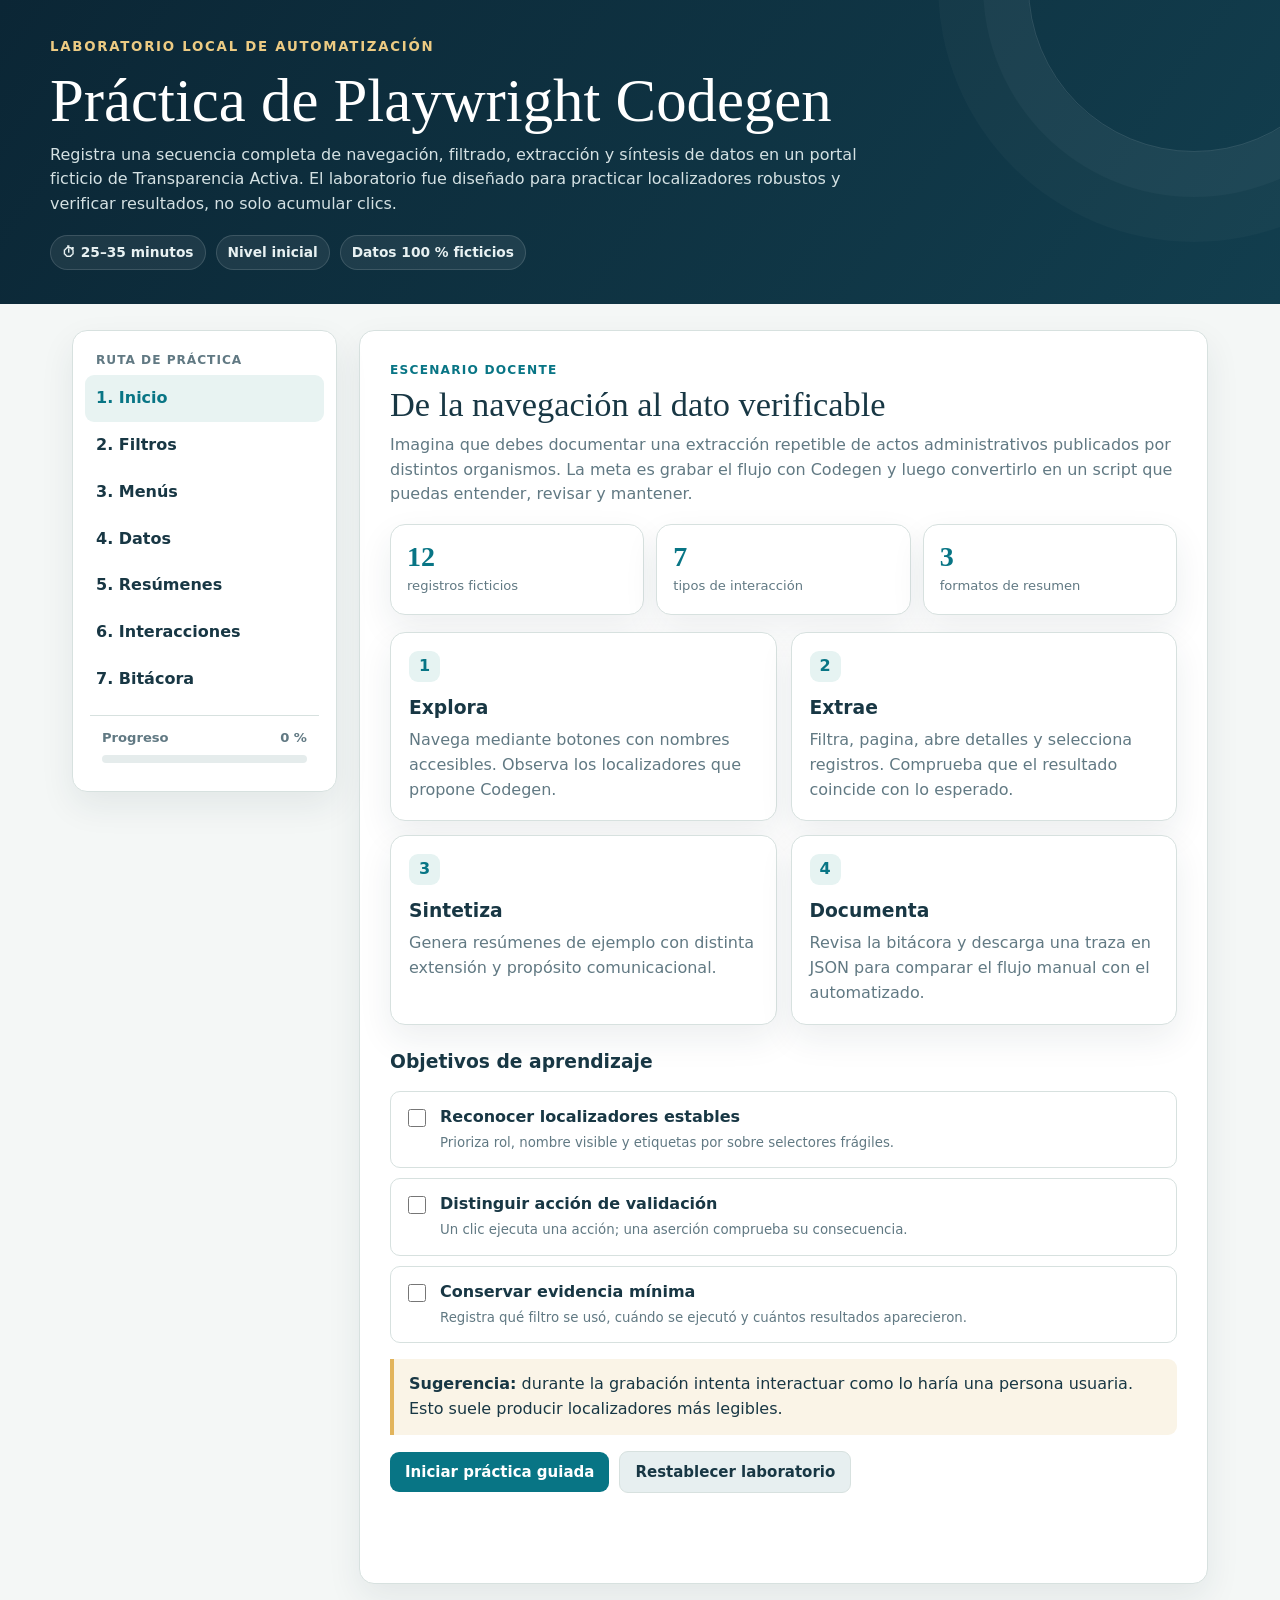
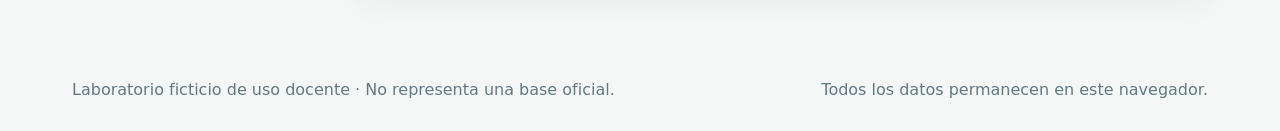
==== practica/codegen-lab.html @ d35bd57c "Clases UAI Legal Analytics 2026 HTML con clases y ejercicios" ====
<!doctype html>
<html lang="es">
<head>
<meta charset="utf-8">
<meta name="viewport" content="width=device-width,initial-scale=1">
<meta name="description" content="Laboratorio interactivo para practicar automatización web con Playwright Codegen en un escenario de Transparencia Activa.">
<title>Laboratorio de práctica · Playwright Codegen</title>
<style>
:root{--navy:#0b2635;--navy2:#123e4e;--teal:#087585;--teal2:#0f95a2;--gold:#e2b45c;--paper:#f4f7f6;--ink:#183744;--muted:#617983;--line:#d7e1df;--white:#fff;--success:#18794e;--danger:#b42318;--shadow:0 14px 34px #14323c14}*{box-sizing:border-box}html{scroll-behavior:smooth}body{margin:0;background:var(--paper);color:var(--ink);font:16px/1.55 system-ui,-apple-system,"Segoe UI",sans-serif}.top{position:relative;overflow:hidden;background:linear-gradient(125deg,var(--navy),var(--navy2));color:#fff;padding:34px max(24px,calc((100% - 1180px)/2))}.top:after{content:"";position:absolute;width:330px;height:330px;border:1px solid #ffffff1f;border-radius:50%;right:-80px;top:-180px;box-shadow:0 0 0 45px #ffffff08,0 0 0 90px #ffffff06}.top small{color:#edcb83;letter-spacing:.13em;font-weight:800;text-transform:uppercase}.top h1{font:500 clamp(2.2rem,5vw,3.8rem)/1.05 Georgia,serif;margin:10px 0}.top p{color:#d4e1e3;max-width:820px;margin:0}.top-meta{display:flex;gap:10px;flex-wrap:wrap;margin-top:18px}.pill{display:inline-flex;align-items:center;gap:7px;border-radius:999px;padding:6px 11px;background:#ffffff12;border:1px solid #ffffff22;color:#e8f1f2;font-size:.86rem;font-weight:700}.shell{max-width:1180px;margin:26px auto;padding:0 22px 50px;display:grid;grid-template-columns:265px 1fr;gap:22px}.nav,.panel,.card,.metric{background:var(--white);border:1px solid var(--line);border-radius:15px;box-shadow:var(--shadow)}.nav{height:max-content;padding:12px;position:sticky;top:15px}.nav-title{padding:8px 11px 5px;color:var(--muted);font-size:.76rem;letter-spacing:.08em;text-transform:uppercase;font-weight:800}.nav button{display:flex;align-items:center;justify-content:space-between;width:100%;border:0;background:transparent;border-radius:9px;text-align:left;padding:11px;color:var(--ink);font:inherit;font-weight:700;cursor:pointer}.nav button:hover,.nav button.active{background:#e8f3f2;color:var(--teal)}.nav .done:after{content:"✓";display:grid;place-items:center;width:20px;height:20px;border-radius:50%;background:#dff3e7;color:var(--success);font-size:.76rem}.progress-box{margin:12px 5px 4px;padding:12px;border-top:1px solid var(--line)}.progress-label{display:flex;justify-content:space-between;color:var(--muted);font-size:.82rem;font-weight:700}.progress-track{height:8px;background:#e5ecec;border-radius:999px;margin-top:7px;overflow:hidden}.progress-fill{width:0;height:100%;background:linear-gradient(90deg,var(--teal),var(--gold));transition:width .35s}.panel{padding:clamp(20px,4vw,30px);margin-bottom:18px}.panel[hidden]{display:none}.panel h2{font:500 clamp(1.65rem,3vw,2.15rem)/1.15 Georgia,serif;margin:0 0 8px}.panel h3{margin:22px 0 8px}.eyebrow{color:var(--teal);font-size:.76rem;letter-spacing:.1em;text-transform:uppercase;font-weight:850;margin:0 0 5px}.hint{color:var(--muted);margin-top:0}.row{display:flex;gap:10px;flex-wrap:wrap;align-items:center;margin:14px 0}.btn{border:0;border-radius:9px;padding:11px 15px;background:var(--teal);color:white;font:700 15px system-ui;cursor:pointer}.btn.secondary{background:#e7eff0;color:var(--ink);border:1px solid var(--line)}.btn.ghost{background:transparent;color:var(--teal);border:1px solid #8abdc3}.btn.danger{background:#fff1f0;color:var(--danger);border:1px solid #f0b9b4}.btn.small{padding:7px 10px;font-size:.84rem}.btn:hover{filter:brightness(.95);transform:translateY(-1px)}.btn:focus-visible,input:focus-visible,select:focus-visible,textarea:focus-visible{outline:3px solid #f2cc7a;outline-offset:2px}.btn:disabled{opacity:.45;cursor:not-allowed;transform:none}input,select,textarea{font:inherit;padding:10px 12px;border:1px solid #9db3b8;border-radius:8px;background:#fff;color:var(--ink)}textarea{width:100%;min-height:116px;resize:vertical}.field{display:grid;gap:5px;min-width:180px;flex:1}.field label,.label{font-size:.84rem;font-weight:800;color:#345763}.filter-grid{display:grid;grid-template-columns:repeat(3,1fr);gap:12px;margin:16px 0}.menu-wrap{position:relative;display:inline-block}.menu{position:absolute;left:0;top:calc(100% + 5px);z-index:4;min-width:215px;background:#fff;border:1px solid var(--line);box-shadow:0 12px 28px #16323a26;border-radius:10px;padding:6px}.menu[hidden]{display:none}.menu button{display:block;width:100%;text-align:left;border:0;background:none;padding:10px;border-radius:7px;font:inherit;cursor:pointer}.menu button:hover{background:#e8f3f2}.hover-card{display:inline-block;padding:18px 20px;border:1px dashed var(--teal);border-radius:12px;background:#f1f9f8;transition:.2s}.hover-card:hover{transform:translateY(-3px);background:#d9efed;box-shadow:0 10px 22px #0b52631c}.table-toolbar{display:flex;align-items:center;justify-content:space-between;gap:10px;flex-wrap:wrap}.table-wrap{overflow:auto;border:1px solid var(--line);border-radius:12px}.data{border-collapse:collapse;width:100%;min-width:780px}.data th,.data td{padding:11px;border-bottom:1px solid var(--line);text-align:left}.data th{background:#e8f3f2;white-space:nowrap}.data tbody tr:last-child td{border-bottom:0}.data tr:hover td{background:#fbf8ee}.data tr.selected td{background:#e9f6f4}.notice{padding:13px 15px;border-left:4px solid var(--gold);background:#faf4e7;border-radius:0 9px 9px 0}.notice.info{border-color:var(--teal);background:#eef8f7}.result{min-height:28px;color:var(--teal);font-weight:750}.cards{display:grid;grid-template-columns:repeat(2,1fr);gap:14px}.card{padding:18px}.card h3{margin:0 0 6px}.card p{margin:0;color:var(--muted)}.card .number{display:grid;place-items:center;width:31px;height:31px;margin-bottom:11px;border-radius:9px;background:#e6f3f2;color:var(--teal);font-weight:900}.metrics{display:grid;grid-template-columns:repeat(3,1fr);gap:12px;margin:17px 0}.metric{padding:16px}.metric strong{display:block;font:600 1.75rem Georgia,serif;color:var(--teal)}.metric span{font-size:.82rem;color:var(--muted)}.badge{display:inline-flex;padding:4px 8px;border-radius:999px;background:#edf4f4;color:#345763;font-size:.76rem;font-weight:800;white-space:nowrap}.badge.vigente{background:#e4f4e9;color:var(--success)}.badge.revision{background:#fff2d5;color:#7c5810}.badge.archivado{background:#edf0f2;color:#596b72}.empty{text-align:center;padding:34px;color:var(--muted)}.summary-layout{display:grid;grid-template-columns:260px 1fr;gap:16px}.summary-controls{display:grid;gap:11px;align-content:start}.summary-output{border:1px solid var(--line);border-radius:12px;padding:20px;background:#fbfdfc;min-height:250px}.summary-output h3{margin-top:0;font:600 1.35rem Georgia,serif}.summary-output p{margin:0 0 12px}.summary-placeholder{color:var(--muted);font-style:italic}.word-count{color:var(--muted);font-size:.82rem}.checklist{display:grid;gap:10px;margin-top:15px}.check{display:flex;gap:11px;padding:13px;border:1px solid var(--line);border-radius:10px;background:#fff}.check input{margin-top:4px;width:18px;height:18px;accent-color:var(--teal)}.check strong{display:block}.check small{color:var(--muted)}.code{position:relative;background:#0d2937;color:#dcebed;border-radius:12px;padding:18px;overflow:auto;font:13px/1.6 ui-monospace,SFMono-Regular,Consolas,monospace;white-space:pre}.log{max-height:280px;overflow:auto;border:1px solid var(--line);border-radius:10px;margin-top:12px}.log-item{display:grid;grid-template-columns:76px 1fr;gap:10px;padding:10px 12px;border-bottom:1px solid var(--line);font-size:.88rem}.log-item:last-child{border-bottom:0}.log-time{color:var(--muted);font-variant-numeric:tabular-nums}.toast{position:fixed;right:20px;bottom:20px;z-index:20;max-width:340px;padding:13px 16px;border-radius:10px;background:var(--navy);color:#fff;box-shadow:0 15px 38px #0b26354d;transform:translateY(25px);opacity:0;pointer-events:none;transition:.25s}.toast.show{transform:none;opacity:1}.modal{position:fixed;inset:0;z-index:15;display:grid;place-items:center;padding:20px;background:#071e29a8}.modal[hidden]{display:none}.dialog{width:min(620px,100%);max-height:85vh;overflow:auto;background:#fff;border-radius:16px;padding:24px;box-shadow:0 24px 70px #071e2966}.dialog-head{display:flex;align-items:start;justify-content:space-between;gap:16px}.dialog-head h2{font:600 1.65rem Georgia,serif;margin:0}.dialog dl{display:grid;grid-template-columns:140px 1fr;gap:9px;margin:20px 0}.dialog dt{font-weight:800}.dialog dd{margin:0}.pagination{display:flex;justify-content:flex-end;align-items:center;gap:10px}.challenge{padding:15px;border:1px solid var(--line);border-radius:12px;background:#fff}.challenge.done{border-color:#8dcba6;background:#f3fbf6}.challenge-title{display:flex;align-items:start;justify-content:space-between;gap:12px}.challenge-title h3{margin:0}.challenge p{color:var(--muted);margin:5px 0 0}.challenge-status{font-size:.76rem;font-weight:850;color:var(--muted);text-transform:uppercase}.challenge.done .challenge-status{color:var(--success)}footer{max-width:1180px;margin:auto;padding:0 22px 28px;color:var(--muted);display:flex;justify-content:space-between;gap:10px;flex-wrap:wrap}@media(max-width:860px){.shell{grid-template-columns:1fr}.nav{position:static;display:flex;overflow:auto;align-items:center}.nav-title,.progress-box{display:none}.nav button{white-space:nowrap;width:auto}.filter-grid,.summary-layout{grid-template-columns:1fr}}@media(max-width:620px){.cards,.metrics{grid-template-columns:1fr}.top{padding-top:26px}.panel{border-radius:12px}.dialog dl{grid-template-columns:1fr;gap:2px}.pagination{justify-content:center}.filter-grid{gap:9px}}
</style>
</head>
<body>
<header class="top">
  <small>Laboratorio local de automatización</small>
  <h1>Práctica de Playwright Codegen</h1>
  <p>Registra una secuencia completa de navegación, filtrado, extracción y síntesis de datos en un portal ficticio de Transparencia Activa. El laboratorio fue diseñado para practicar localizadores robustos y verificar resultados, no solo acumular clics.</p>
  <div class="top-meta"><span class="pill">⏱ 25–35 minutos</span><span class="pill">Nivel inicial</span><span class="pill">Datos 100 % ficticios</span></div>
</header>
<div class="shell">
<nav class="nav" aria-label="Secciones del laboratorio">
  <div class="nav-title">Ruta de práctica</div>
  <button class="active" data-panel="panel-inicio">1. Inicio</button>
  <button data-panel="panel-filtros">2. Filtros</button>
  <button data-panel="panel-menu">3. Menús</button>
  <button data-panel="panel-tabla">4. Datos</button>
  <button data-panel="panel-resumen">5. Resúmenes</button>
  <button data-panel="panel-raton">6. Interacciones</button>
  <button data-panel="panel-bitacora">7. Bitácora</button>
  <div class="progress-box"><div class="progress-label"><span>Progreso</span><span id="progressText">0 %</span></div><div class="progress-track"><div class="progress-fill" id="progressFill"></div></div></div>
</nav>
<main>
<section id="panel-inicio" class="panel">
  <p class="eyebrow">Escenario docente</p><h2>De la navegación al dato verificable</h2>
  <p class="hint">Imagina que debes documentar una extracción repetible de actos administrativos publicados por distintos organismos. La meta es grabar el flujo con Codegen y luego convertirlo en un script que puedas entender, revisar y mantener.</p>
  <div class="metrics"><div class="metric"><strong>12</strong><span>registros ficticios</span></div><div class="metric"><strong>7</strong><span>tipos de interacción</span></div><div class="metric"><strong>3</strong><span>formatos de resumen</span></div></div>
  <div class="cards"><article class="card"><span class="number">1</span><h3>Explora</h3><p>Navega mediante botones con nombres accesibles. Observa los localizadores que propone Codegen.</p></article><article class="card"><span class="number">2</span><h3>Extrae</h3><p>Filtra, pagina, abre detalles y selecciona registros. Comprueba que el resultado coincide con lo esperado.</p></article><article class="card"><span class="number">3</span><h3>Sintetiza</h3><p>Genera resúmenes de ejemplo con distinta extensión y propósito comunicacional.</p></article><article class="card"><span class="number">4</span><h3>Documenta</h3><p>Revisa la bitácora y descarga una traza en JSON para comparar el flujo manual con el automatizado.</p></article></div>
  <h3>Objetivos de aprendizaje</h3>
  <div class="checklist"><label class="check"><input type="checkbox" class="manual-check"><span><strong>Reconocer localizadores estables</strong><small>Prioriza rol, nombre visible y etiquetas por sobre selectores frágiles.</small></span></label><label class="check"><input type="checkbox" class="manual-check"><span><strong>Distinguir acción de validación</strong><small>Un clic ejecuta una acción; una aserción comprueba su consecuencia.</small></span></label><label class="check"><input type="checkbox" class="manual-check"><span><strong>Conservar evidencia mínima</strong><small>Registra qué filtro se usó, cuándo se ejecutó y cuántos resultados aparecieron.</small></span></label></div>
  <p class="notice"><strong>Sugerencia:</strong> durante la grabación intenta interactuar como lo haría una persona usuaria. Esto suele producir localizadores más legibles.</p>
  <div class="row"><button class="btn" id="startBtn">Iniciar práctica guiada</button><button class="btn secondary" id="resetBtn">Restablecer laboratorio</button></div><p class="result" id="welcomeResult" aria-live="polite"></p>
</section>
<section id="panel-filtros" class="panel" hidden>
  <p class="eyebrow">Paso 2</p><h2>Buscar publicaciones</h2><p class="hint">Combina filtros y texto libre. La tabla de la sección Datos se actualizará realmente con los criterios elegidos.</p>
  <div class="filter-grid"><div class="field"><label for="organismo">Organismo</label><select id="organismo"><option value="todos">Todos los organismos</option><option value="salud">Servicio de Salud</option><option value="educacion">Dirección de Educación</option><option value="municipal">Municipalidad</option></select></div><div class="field"><label for="periodo">Año de publicación</label><select id="periodo"><option value="todos">Todos los años</option><option value="2026">2026</option><option value="2025">2025</option><option value="2024">2024</option></select></div><div class="field"><label for="estado">Estado</label><select id="estado"><option value="todos">Todos los estados</option><option value="Vigente">Vigente</option><option value="En revisión">En revisión</option><option value="Archivado">Archivado</option></select></div></div>
  <div class="field"><label for="consulta">Texto de búsqueda</label><input id="consulta" placeholder="Ej. resolución, compras o presupuesto" autocomplete="off"></div>
  <div class="row"><button class="btn" id="applyFilter">Aplicar filtros</button><button class="btn secondary" id="clearFilter">Limpiar criterios</button><button class="btn ghost" id="goToResults">Ver resultados</button></div>
  <p class="result" id="filterResult" aria-live="polite">Aún no se han aplicado filtros.</p><div class="notice info"><strong>Prueba sugerida:</strong> selecciona “Municipalidad”, año “2025” y busca “resoluciones”. Después verifica que la tabla contenga exactamente un registro.</div>
</section>
<section id="panel-menu" class="panel" hidden>
  <p class="eyebrow">Paso 3</p><h2>Explorar menús y contenido condicional</h2><p class="hint">Practica con elementos que aparecen y desaparecen. Codegen debe registrar el botón que abre el menú y la acción elegida.</p>
  <div class="row"><div class="menu-wrap"><button class="btn" id="menuToggle" aria-haspopup="true" aria-expanded="false">Acciones del registro ▾</button><div class="menu" id="actionMenu" hidden><button data-action="Ver detalle">Ver detalle</button><button data-action="Marcar para revisión">Marcar para revisión</button><button data-action="Copiar identificador">Copiar identificador</button></div></div><button class="btn secondary" id="toggleDetails">Mostrar ficha rápida</button><button class="btn ghost" id="delayedNotice">Cargar estado diferido</button></div>
  <div id="details" hidden class="notice"><strong>TA-2025-014</strong><br>Publicación mensual sobre dotación de personal. Contiene fecha, organismo, materia, estado y una nota descriptiva.</div><p class="result" id="menuResult" aria-live="polite"></p>
  <h3>¿Qué conviene observar?</h3><div class="cards"><article class="card"><h3>Visibilidad</h3><p>El menú existe en el DOM, pero permanece oculto hasta activar el botón correspondiente.</p></article><article class="card"><h3>Espera</h3><p>El estado diferido aparece después de una pausa breve y permite practicar esperas automáticas.</p></article></div>
</section>
<section id="panel-tabla" class="panel" hidden>
  <p class="eyebrow">Paso 4</p><h2>Tabla de datos de muestra</h2><p class="hint">Los datos responden a los filtros. Puedes ordenar, paginar, seleccionar registros y abrir una ficha detallada.</p>
  <div class="table-toolbar"><div class="row"><button class="btn secondary" id="sortBtn">Ordenar: más recientes</button><button class="btn secondary" id="selectVisible">Seleccionar visibles</button><button class="btn secondary" id="downloadBtn">Descargar CSV</button></div><span class="badge" id="resultCount">12 resultados</span></div>
  <div class="table-wrap"><table class="data"><thead><tr><th><span class="label">Elegir</span></th><th>ID</th><th>Organismo</th><th>Materia</th><th>Fecha</th><th>Estado</th><th>Acción</th></tr></thead><tbody id="tableBody"></tbody></table><div id="emptyState" class="empty" hidden>No hay publicaciones que coincidan con los filtros seleccionados.</div></div><p class="result" id="tableResult" aria-live="polite"></p>
  <div class="pagination"><button class="btn secondary" id="previousPage">Página anterior</button><span id="pageNumber">Página 1 de 1</span><button class="btn secondary" id="nextPage">Página siguiente</button></div>
</section>
<section id="panel-resumen" class="panel" hidden>
  <p class="eyebrow">Paso 5</p><h2>Generar textos resumen de ejemplo</h2><p class="hint">Selecciona uno o más registros en la tabla. Luego compara cómo cambia la síntesis según su propósito y extensión.</p>
  <div class="summary-layout"><div class="summary-controls"><div class="field"><label for="summaryType">Tipo de resumen</label><select id="summaryType"><option value="ejecutivo">Ejecutivo</option><option value="descriptivo">Descriptivo</option><option value="hallazgos">Hallazgos para análisis</option></select></div><div class="field"><label for="summaryLength">Extensión</label><select id="summaryLength"><option value="breve">Breve</option><option value="medio">Intermedia</option><option value="amplio">Ampliada</option></select></div><button class="btn" id="generateSummary">Generar resumen</button><button class="btn secondary" id="loadExample">Cargar ejemplo completo</button><button class="btn ghost" id="copySummary">Copiar texto</button><button class="btn ghost" id="downloadSummary">Descargar TXT</button></div><article class="summary-output" id="summaryOutput"><h3>Resumen generado</h3><p class="summary-placeholder">Aquí aparecerá una síntesis construida a partir de los registros seleccionados. Si aún no seleccionas ninguno, el sistema usará un ejemplo docente.</p><div class="word-count" id="wordCount">0 palabras</div></article></div>
  <h3>Tres ejemplos y sus usos</h3><div class="cards"><article class="card"><h3>Resumen ejecutivo</h3><p>“Se revisaron cuatro publicaciones de Transparencia Activa correspondientes a 2025. Predominan actos administrativos municipales y registros de compras; tres se encuentran vigentes y uno está en revisión.”</p></article><article class="card"><h3>Resumen descriptivo</h3><p>“El conjunto contiene publicaciones del Servicio de Salud, la Dirección de Educación y la Municipalidad. Las materias incluyen personal, compras, presupuesto, transferencias y resoluciones.”</p></article><article class="card"><h3>Hallazgo analítico</h3><p>“La Municipalidad concentra la mayor cantidad de actos y resoluciones del período observado. Conviene verificar si esta concentración responde a una mayor actividad administrativa o a diferencias en la forma de publicar.”</p></article><article class="card"><h3>Advertencia metodológica</h3><p>“Estos resultados describen únicamente la muestra extraída. No permiten concluir por sí solos que un organismo publique mejor o peor que otro.”</p></article></div>
</section>
<section id="panel-raton" class="panel" hidden>
  <p class="eyebrow">Paso 6</p><h2>Practicar interacciones especiales</h2><p class="hint">Combina movimiento del puntero, doble clic, menú contextual, teclado y control deslizante.</p>
  <div class="row"><div class="hover-card" id="hoverTarget" tabindex="0">Pasa el puntero por aquí y luego haz clic</div><button class="btn secondary" id="doubleClick">Haz doble clic</button><button class="btn secondary" id="rightClick">Haz clic derecho</button></div><p class="result" id="mouseResult" aria-live="polite"></p>
  <div class="field"><label for="notes">Nota rápida (presiona Ctrl/⌘ + Enter para guardar)</label><textarea id="notes" placeholder="Ej. El portal tardó en cargar el detalle, por lo que agregaría una espera basada en visibilidad."></textarea></div><div class="row"><button class="btn secondary" id="saveNote">Guardar nota</button><label for="volume">Umbral de confianza</label><input id="volume" type="range" min="0" max="100" value="70"><strong id="rangeValue">70 %</strong></div><div class="notice info"><strong>Idea para el script:</strong> evita pausas fijas siempre que sea posible. Es preferible esperar que aparezca un elemento o que una respuesta cumpla una condición observable.</div>
</section>
<section id="panel-bitacora" class="panel" hidden>
  <p class="eyebrow">Paso 7</p><h2>Bitácora y desafío final</h2><p class="hint">La traza permite revisar qué hiciste y distinguir la interacción manual de la lógica que luego debería quedar en el script.</p>
  <div class="cards"><div class="challenge" data-challenge="filter"><div class="challenge-title"><h3>Aplicar un filtro</h3><span class="challenge-status">Pendiente</span></div><p>Filtra por organismo, período, estado o texto.</p></div><div class="challenge" data-challenge="detail"><div class="challenge-title"><h3>Abrir un detalle</h3><span class="challenge-status">Pendiente</span></div><p>Abre la ficha de cualquier registro desde la tabla.</p></div><div class="challenge" data-challenge="summary"><div class="challenge-title"><h3>Generar un resumen</h3><span class="challenge-status">Pendiente</span></div><p>Crea una síntesis y comprueba su recuento de palabras.</p></div><div class="challenge" data-challenge="export"><div class="challenge-title"><h3>Exportar evidencia</h3><span class="challenge-status">Pendiente</span></div><p>Descarga la bitácora del laboratorio en formato JSON.</p></div></div>
  <h3>Acciones registradas en esta sesión</h3><div class="row"><button class="btn" id="downloadLog">Descargar bitácora JSON</button><button class="btn secondary" id="copyCode">Copiar ejemplo Playwright</button><button class="btn danger" id="clearLog">Vaciar bitácora</button></div><div class="log" id="activityLog"><div class="empty">La bitácora comenzará cuando inicies la práctica.</div></div>
  <h3>Fragmento de referencia</h3><div class="code" id="codeExample">await page.getByRole('button', { name: 'Filtros' }).click();
await page.getByLabel('Organismo').selectOption('municipal');
await page.getByRole('button', { name: 'Aplicar filtros' }).click();
await expect(page.getByText(/resultado/)).toBeVisible();</div>
</section>
</main></div>
<footer><span>Laboratorio ficticio de uso docente · No representa una base oficial.</span><span>Todos los datos permanecen en este navegador.</span></footer>
<div class="modal" id="detailModal" role="dialog" aria-modal="true" aria-labelledby="modalTitle" hidden><div class="dialog"><div class="dialog-head"><div><p class="eyebrow">Ficha del registro</p><h2 id="modalTitle">Detalle</h2></div><button class="btn secondary small" id="closeModal" aria-label="Cerrar detalle">Cerrar</button></div><div id="modalContent"></div></div></div><div class="toast" id="toast" role="status" aria-live="polite"></div>
<script>
const records=[
{id:'TA-2026-004',org:'Servicio de Salud',orgKey:'salud',matter:'Compras y contrataciones',date:'2026-02-12',state:'Vigente',description:'Licitaciones y órdenes de compra del primer bimestre, con identificación del proveedor y monto adjudicado.'},
{id:'TA-2026-011',org:'Municipalidad',orgKey:'municipal',matter:'Actos y resoluciones',date:'2026-01-28',state:'En revisión',description:'Decretos alcaldicios y resoluciones internas publicados durante enero.'},
{id:'TA-2025-014',org:'Servicio de Salud',orgKey:'salud',matter:'Personal y remuneraciones',date:'2025-03-15',state:'Vigente',description:'Dotación de personal, funciones, grados y remuneraciones correspondientes al mes informado.'},
{id:'TA-2025-031',org:'Municipalidad',orgKey:'municipal',matter:'Actos y resoluciones',date:'2025-02-28',state:'Vigente',description:'Resoluciones con efectos sobre terceros y actos administrativos generales.'},
{id:'TA-2025-044',org:'Dirección de Educación',orgKey:'educacion',matter:'Compras y contrataciones',date:'2025-05-09',state:'Vigente',description:'Procesos de adquisición de materiales pedagógicos y servicios de apoyo.'},
{id:'TA-2025-052',org:'Municipalidad',orgKey:'municipal',matter:'Transferencias',date:'2025-07-21',state:'En revisión',description:'Transferencias de fondos a organizaciones comunitarias y entidades colaboradoras.'},
{id:'TA-2025-068',org:'Servicio de Salud',orgKey:'salud',matter:'Presupuesto',date:'2025-10-03',state:'Archivado',description:'Ejecución presupuestaria acumulada e identificación de modificaciones presupuestarias.'},
{id:'TA-2024-008',org:'Servicio de Salud',orgKey:'salud',matter:'Presupuesto',date:'2024-08-19',state:'Vigente',description:'Detalle de ingresos, gastos y ejecución presupuestaria del período.'},
{id:'TA-2024-022',org:'Dirección de Educación',orgKey:'educacion',matter:'Compras y contrataciones',date:'2024-12-02',state:'Archivado',description:'Contratos de suministros, servicios tecnológicos y mantención de establecimientos.'},
{id:'TA-2024-027',org:'Municipalidad',orgKey:'municipal',matter:'Mecanismos de participación',date:'2024-09-13',state:'Vigente',description:'Consejos comunales, audiencias públicas y mecanismos vigentes de participación ciudadana.'},
{id:'TA-2024-035',org:'Dirección de Educación',orgKey:'educacion',matter:'Personal y remuneraciones',date:'2024-06-30',state:'En revisión',description:'Nómina de personal directivo, docente y administrativo del período.'},
{id:'TA-2024-041',org:'Municipalidad',orgKey:'municipal',matter:'Subsidios y beneficios',date:'2024-04-18',state:'Vigente',description:'Programas de apoyo municipal, requisitos de acceso y nómina de beneficios entregados.'}
];
const state={filtered:[...records],selected:new Set(),page:1,pageSize:5,sortDesc:true,log:[],completed:new Set(),started:false};const $=s=>document.querySelector(s),$$=s=>[...document.querySelectorAll(s)];const escapeHTML=value=>String(value).replace(/[&<>'"]/g,c=>({'&':'&amp;','<':'&lt;','>':'&gt;',"'":'&#39;','"':'&quot;'}[c]));const formatDate=iso=>new Intl.DateTimeFormat('es-CL',{day:'2-digit',month:'2-digit',year:'numeric'}).format(new Date(iso+'T12:00:00'));
function showToast(message){const toast=$('#toast');toast.textContent=message;toast.classList.add('show');clearTimeout(showToast.timer);showToast.timer=setTimeout(()=>toast.classList.remove('show'),2400)}function addLog(action,detail=''){state.log.unshift({time:new Date().toISOString(),action,detail});renderLog()}function markChallenge(name){state.completed.add(name);const card=$(`[data-challenge="${name}"]`);if(card){card.classList.add('done');card.querySelector('.challenge-status').textContent='Completado'}updateProgress()}function updateProgress(){const pct=Math.round(state.completed.size/4*100);$('#progressFill').style.width=pct+'%';$('#progressText').textContent=pct+' %';$$('[data-panel]').forEach(btn=>{const map={'panel-filtros':'filter','panel-tabla':'detail','panel-resumen':'summary','panel-bitacora':'export'};if(map[btn.dataset.panel]&&state.completed.has(map[btn.dataset.panel]))btn.classList.add('done')})}function showPanel(id){$$('[data-panel]').forEach(b=>b.classList.toggle('active',b.dataset.panel===id));$$('main .panel').forEach(p=>p.hidden=p.id!==id);window.scrollTo({top:0,behavior:'smooth'});addLog('Navegación',id.replace('panel-',''))}$$('[data-panel]').forEach(b=>b.addEventListener('click',()=>showPanel(b.dataset.panel)));
function applyFilters(){const org=$('#organismo').value,year=$('#periodo').value,status=$('#estado').value,q=$('#consulta').value.trim().toLocaleLowerCase('es');state.filtered=records.filter(r=>(org==='todos'||r.orgKey===org)&&(year==='todos'||r.date.startsWith(year))&&(status==='todos'||r.state===status)&&(!q||`${r.id} ${r.org} ${r.matter} ${r.description}`.toLocaleLowerCase('es').includes(q)));state.page=1;state.selected.clear();renderTable();const criteria=[org!=='todos'?$('#organismo').selectedOptions[0].text:null,year!=='todos'?year:null,status!=='todos'?status:null,q?`“${q}”`:null].filter(Boolean);$('#filterResult').textContent=`${state.filtered.length} resultado${state.filtered.length===1?'':'s'}${criteria.length?` · Criterios: ${criteria.join(' · ')}`:' · sin restricciones'}.`;addLog('Filtros aplicados',`${state.filtered.length} resultados`);markChallenge('filter');showToast('Filtros aplicados correctamente')}$('#applyFilter').addEventListener('click',applyFilters);$('#consulta').addEventListener('keydown',e=>{if(e.key==='Enter')applyFilters()});$('#clearFilter').addEventListener('click',()=>{$('#organismo').value='todos';$('#periodo').value='todos';$('#estado').value='todos';$('#consulta').value='';state.filtered=[...records];state.page=1;state.selected.clear();renderTable();$('#filterResult').textContent='Filtros eliminados: se muestran todos los registros.';addLog('Filtros limpiados','12 resultados')});$('#goToResults').addEventListener('click',()=>showPanel('panel-tabla'));
function stateClass(value){return value==='Vigente'?'vigente':value==='En revisión'?'revision':'archivado'}function sortedRows(){return [...state.filtered].sort((a,b)=>state.sortDesc?b.date.localeCompare(a.date):a.date.localeCompare(b.date))}function renderTable(){const rows=sortedRows(),pages=Math.max(1,Math.ceil(rows.length/state.pageSize));if(state.page>pages)state.page=pages;const visible=rows.slice((state.page-1)*state.pageSize,state.page*state.pageSize);$('#tableBody').innerHTML=visible.map(r=>`<tr class="${state.selected.has(r.id)?'selected':''}"><td><input type="checkbox" class="record-check" aria-label="Seleccionar ${r.id}" data-id="${r.id}" ${state.selected.has(r.id)?'checked':''}></td><td><strong>${r.id}</strong></td><td>${r.org}</td><td>${r.matter}</td><td>${formatDate(r.date)}</td><td><span class="badge ${stateClass(r.state)}">${r.state}</span></td><td><button class="btn secondary small row-detail" data-id="${r.id}">Ver detalle</button></td></tr>`).join('');$('#emptyState').hidden=rows.length>0;$('#resultCount').textContent=`${rows.length} resultado${rows.length===1?'':'s'}`;$('#pageNumber').textContent=`Página ${state.page} de ${pages}`;$('#previousPage').disabled=state.page===1;$('#nextPage').disabled=state.page===pages;$$('.record-check').forEach(input=>input.addEventListener('change',e=>{e.target.checked?state.selected.add(e.target.dataset.id):state.selected.delete(e.target.dataset.id);renderTable();$('#tableResult').textContent=`${state.selected.size} registro${state.selected.size===1?'':'s'} seleccionado${state.selected.size===1?'':'s'}.`}));$$('.row-detail').forEach(btn=>btn.addEventListener('click',()=>openDetail(btn.dataset.id)))}
function openDetail(id){const r=records.find(item=>item.id===id);$('#modalTitle').textContent=r.id;$('#modalContent').innerHTML=`<dl><dt>Organismo</dt><dd>${escapeHTML(r.org)}</dd><dt>Materia</dt><dd>${escapeHTML(r.matter)}</dd><dt>Publicación</dt><dd>${formatDate(r.date)}</dd><dt>Estado</dt><dd><span class="badge ${stateClass(r.state)}">${r.state}</span></dd><dt>Descripción</dt><dd>${escapeHTML(r.description)}</dd></dl><p class="notice info">Este contenido simula la ficha que un script podría extraer y normalizar.</p>`;$('#detailModal').hidden=false;$('#closeModal').focus();addLog('Detalle abierto',id);markChallenge('detail')}function closeModal(){if(!$('#detailModal').hidden){$('#detailModal').hidden=true;showToast('Detalle cerrado')}}$('#closeModal').addEventListener('click',closeModal);$('#detailModal').addEventListener('click',e=>{if(e.target===$('#detailModal'))closeModal()});document.addEventListener('keydown',e=>{if(e.key==='Escape')closeModal()});
$('#sortBtn').addEventListener('click',e=>{state.sortDesc=!state.sortDesc;e.currentTarget.textContent=state.sortDesc?'Ordenar: más recientes':'Ordenar: más antiguos';renderTable();addLog('Tabla ordenada',state.sortDesc?'descendente':'ascendente')});$('#selectVisible').addEventListener('click',()=>{sortedRows().slice((state.page-1)*state.pageSize,state.page*state.pageSize).forEach(r=>state.selected.add(r.id));renderTable();$('#tableResult').textContent='Se seleccionaron todos los registros visibles.';addLog('Selección múltiple',`${state.selected.size} registros`)});$('#previousPage').addEventListener('click',()=>{if(state.page>1){state.page--;renderTable();addLog('Paginación',`página ${state.page}`)}});$('#nextPage').addEventListener('click',()=>{const pages=Math.ceil(state.filtered.length/state.pageSize);if(state.page<pages){state.page++;renderTable();addLog('Paginación',`página ${state.page}`)}});
function downloadFile(name,content,type){const url=URL.createObjectURL(new Blob([content],{type})),a=document.createElement('a');a.href=url;a.download=name;document.body.appendChild(a);a.click();a.remove();setTimeout(()=>URL.revokeObjectURL(url),1000)}$('#downloadBtn').addEventListener('click',()=>{const rows=sortedRows(),csv=['id,organismo,materia,fecha,estado',...rows.map(r=>[r.id,r.org,r.matter,r.date,r.state].map(v=>`"${v.replaceAll('"','""')}"`).join(','))].join('\n');downloadFile('publicaciones_transparencia_muestra.csv',csv,'text/csv;charset=utf-8');addLog('CSV descargado',`${rows.length} registros`);showToast('CSV preparado para descarga')});
function summaryData(){const picked=records.filter(r=>state.selected.has(r.id));return picked.length?picked:records.slice(2,6)}function buildSummary(type,length){const data=summaryData(),orgs=[...new Set(data.map(r=>r.org))],matters=[...new Set(data.map(r=>r.matter))],states=data.reduce((acc,r)=>(acc[r.state]=(acc[r.state]||0)+1,acc),{}),years=[...new Set(data.map(r=>r.date.slice(0,4)))].sort().reverse();const statusText=Object.entries(states).map(([k,v])=>`${v} ${k.toLocaleLowerCase('es')}`).join(', ');let title='',parts=[];if(type==='ejecutivo'){title='Resumen ejecutivo';parts.push(`Se revisaron ${data.length} publicaciones de Transparencia Activa correspondientes ${years.length===1?'al año':'a los años'} ${years.join(', ')}. La muestra reúne información de ${orgs.length} organismo${orgs.length===1?'':'s'} y presenta ${statusText}.`);parts.push(`Las materias observadas incluyen ${matters.slice(0,4).join(', ')}${matters.length>4?' y otras categorías':''}. El resultado ofrece una visión sintética del conjunto seleccionado y sirve como punto de partida para una revisión documental.`)}else if(type==='descriptivo'){title='Descripción del conjunto';parts.push(`El conjunto analizado contiene ${data.length} registros publicados por ${orgs.join('; ')}. El período cubierto comprende ${years.join(', ')} y las fechas van desde ${formatDate([...data].sort((a,b)=>a.date.localeCompare(b.date))[0].date)} hasta ${formatDate([...data].sort((a,b)=>b.date.localeCompare(a.date))[0].date)}.`);parts.push(`Las publicaciones se distribuyen entre las materias ${matters.join(', ')}. En cuanto a su estado, se identifican ${statusText}. Cada registro incluye un identificador, organismo, materia, fecha, estado y descripción breve.`)}else{title='Hallazgos para análisis';const topOrg=Object.entries(data.reduce((a,r)=>(a[r.org]=(a[r.org]||0)+1,a),{})).sort((a,b)=>b[1]-a[1])[0];parts.push(`El principal hallazgo preliminar es la concentración de ${topOrg[1]} de ${data.length} registros en ${topOrg[0]}. Esta distribución puede reflejar diferencias en actividad administrativa, cobertura de la muestra o prácticas de publicación.`);parts.push(`También se observan ${matters.length} materias distintas y ${Object.keys(states).length} estados documentales. Antes de formular conclusiones, conviene revisar la completitud de la extracción, normalizar las categorías y comparar períodos equivalentes.`)}if(length==='breve')parts=parts.slice(0,1);if(length==='amplio')parts.push('Advertencia metodológica: la síntesis describe únicamente los registros seleccionados. No constituye una evaluación de cumplimiento ni permite inferir causalidad sin contrastar la fuente, el universo total y los criterios de publicación.');return{title,parts}}
function renderSummary(forceExample=false){if(forceExample){state.selected=new Set(['TA-2025-014','TA-2025-031','TA-2025-044','TA-2025-052']);renderTable()}const {title,parts}=buildSummary($('#summaryType').value,$('#summaryLength').value);$('#summaryOutput').innerHTML=`<h3>${title}</h3>${parts.map(p=>`<p>${escapeHTML(p)}</p>`).join('')}<div class="word-count" id="wordCount"></div>`;const words=parts.join(' ').trim().split(/\s+/).filter(Boolean).length;$('#wordCount').textContent=`${words} palabras · ${summaryData().length} registros de base`;addLog('Resumen generado',`${$('#summaryType').selectedOptions[0].text}, ${words} palabras`);markChallenge('summary');showToast('Resumen generado')}$('#generateSummary').addEventListener('click',()=>renderSummary(false));$('#loadExample').addEventListener('click',()=>renderSummary(true));$('#copySummary').addEventListener('click',async()=>{const text=$('#summaryOutput').innerText.replace(/\n\d+ palabras.*$/,'');try{await navigator.clipboard.writeText(text);showToast('Resumen copiado')}catch{showToast('No fue posible copiar automáticamente')}addLog('Resumen copiado')});$('#downloadSummary').addEventListener('click',()=>{downloadFile('resumen_transparencia.txt',$('#summaryOutput').innerText,'text/plain;charset=utf-8');addLog('Resumen descargado','TXT')});
$('#menuToggle').addEventListener('click',e=>{const menu=$('#actionMenu'),willOpen=menu.hidden;menu.hidden=!willOpen;e.currentTarget.setAttribute('aria-expanded',String(willOpen));addLog('Menú contextual',willOpen?'abierto':'cerrado')});$$('[data-action]').forEach(btn=>btn.addEventListener('click',async()=>{const action=btn.dataset.action;$('#menuResult').textContent=`Acción seleccionada: ${action}.`;$('#actionMenu').hidden=true;$('#menuToggle').setAttribute('aria-expanded','false');if(action==='Ver detalle')openDetail('TA-2025-014');if(action==='Marcar para revisión')showToast('Registro marcado para revisión');if(action==='Copiar identificador'){try{await navigator.clipboard.writeText('TA-2025-014')}catch{}showToast('Identificador copiado')}addLog('Acción de menú',action)}));$('#toggleDetails').addEventListener('click',e=>{const details=$('#details');details.hidden=!details.hidden;e.currentTarget.textContent=details.hidden?'Mostrar ficha rápida':'Ocultar ficha rápida';addLog('Ficha rápida',details.hidden?'oculta':'visible')});$('#delayedNotice').addEventListener('click',e=>{e.currentTarget.disabled=true;$('#menuResult').textContent='Consultando estado simulado…';setTimeout(()=>{$('#menuResult').textContent='Estado cargado: publicación verificada el 24-09-2026.';e.currentTarget.disabled=false;addLog('Contenido diferido','carga completada')},900)});
$('#startBtn').addEventListener('click',()=>{state.started=true;$('#welcomeResult').textContent='¡Práctica iniciada! Continúa con Filtros y sigue la ruta numerada.';addLog('Práctica iniciada','sesión local');showToast('Práctica iniciada')});$('#resetBtn').addEventListener('click',()=>{if(confirm('¿Quieres restablecer filtros, selección, progreso y bitácora?'))location.reload()});$$('.manual-check').forEach(check=>check.addEventListener('change',()=>addLog('Objetivo personal',check.checked?'marcado':'desmarcado')));
$('#hoverTarget').addEventListener('mouseenter',()=>$('#mouseResult').textContent='Movimiento detectado: ahora haz clic.');$('#hoverTarget').addEventListener('click',()=>{$('#mouseResult').textContent='Clic registrado en la tarjeta.';addLog('Interacción de puntero','hover y clic')});$('#doubleClick').addEventListener('dblclick',()=>{$('#mouseResult').textContent='Doble clic registrado correctamente.';addLog('Interacción de puntero','doble clic')});$('#rightClick').addEventListener('contextmenu',e=>{e.preventDefault();$('#mouseResult').textContent='Clic derecho registrado; se evitó el menú del navegador.';addLog('Interacción de puntero','clic derecho')});$('#volume').addEventListener('input',e=>{$('#rangeValue').textContent=e.target.value+' %'});function saveNote(){const note=$('#notes').value.trim();if(!note)return showToast('Escribe una nota antes de guardar');addLog('Nota guardada',note);showToast('Nota añadida a la bitácora')}$('#saveNote').addEventListener('click',saveNote);$('#notes').addEventListener('keydown',e=>{if((e.ctrlKey||e.metaKey)&&e.key==='Enter')saveNote()});
function renderLog(){const log=$('#activityLog');if(!state.log.length){log.innerHTML='<div class="empty">La bitácora está vacía.</div>';return}log.innerHTML=state.log.map(item=>`<div class="log-item"><span class="log-time">${new Intl.DateTimeFormat('es-CL',{hour:'2-digit',minute:'2-digit',second:'2-digit'}).format(new Date(item.time))}</span><span><strong>${escapeHTML(item.action)}</strong>${item.detail?` · ${escapeHTML(item.detail)}`:''}</span></div>`).join('')}$('#downloadLog').addEventListener('click',()=>{const payload={laboratorio:'Playwright Codegen',exportado:new Date().toISOString(),acciones:[...state.log].reverse(),desafios:[...state.completed]};downloadFile('bitacora_laboratorio_codegen.json',JSON.stringify(payload,null,2),'application/json');markChallenge('export');addLog('Bitácora exportada','JSON');showToast('Bitácora preparada para descarga')});$('#clearLog').addEventListener('click',()=>{state.log=[];renderLog();showToast('Bitácora vaciada')});$('#copyCode').addEventListener('click',async()=>{try{await navigator.clipboard.writeText($('#codeExample').textContent);showToast('Código copiado')}catch{showToast('Selecciona y copia el código manualmente')}addLog('Código de referencia','copiado')});renderTable();updateProgress();
</script>
</body>
</html>
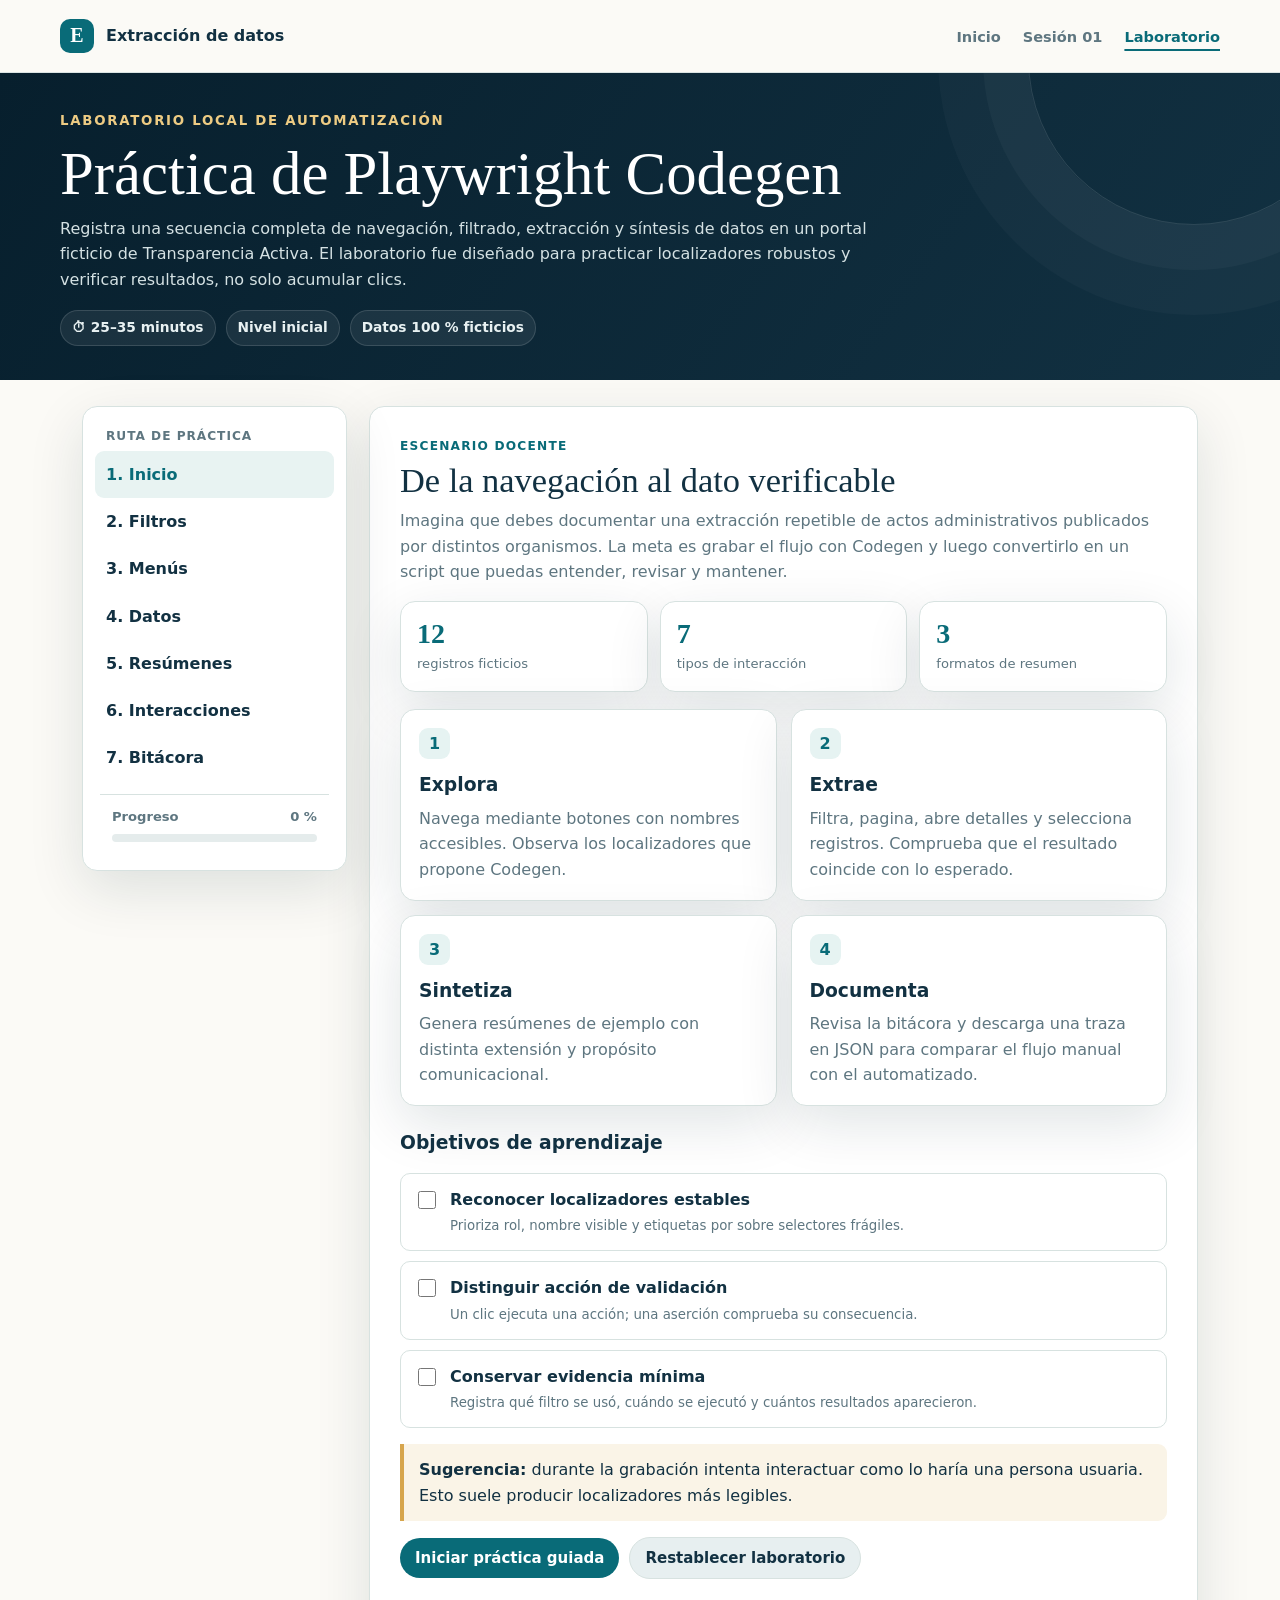
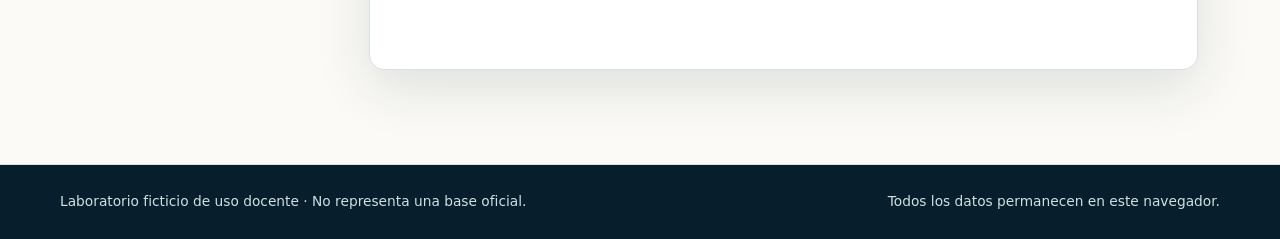
==== commit 1e6819c8: "uniforma diseño y agrega contenido a sesion 01" ====
--- a/practica/codegen-lab.html
+++ b/practica/codegen-lab.html
@@ -5,11 +5,16 @@
 <meta name="viewport" content="width=device-width,initial-scale=1">
 <meta name="description" content="Laboratorio interactivo para practicar automatización web con Playwright Codegen en un escenario de Transparencia Activa.">
 <title>Laboratorio de práctica · Playwright Codegen</title>
-<style>
-:root{--navy:#0b2635;--navy2:#123e4e;--teal:#087585;--teal2:#0f95a2;--gold:#e2b45c;--paper:#f4f7f6;--ink:#183744;--muted:#617983;--line:#d7e1df;--white:#fff;--success:#18794e;--danger:#b42318;--shadow:0 14px 34px #14323c14}*{box-sizing:border-box}html{scroll-behavior:smooth}body{margin:0;background:var(--paper);color:var(--ink);font:16px/1.55 system-ui,-apple-system,"Segoe UI",sans-serif}.top{position:relative;overflow:hidden;background:linear-gradient(125deg,var(--navy),var(--navy2));color:#fff;padding:34px max(24px,calc((100% - 1180px)/2))}.top:after{content:"";position:absolute;width:330px;height:330px;border:1px solid #ffffff1f;border-radius:50%;right:-80px;top:-180px;box-shadow:0 0 0 45px #ffffff08,0 0 0 90px #ffffff06}.top small{color:#edcb83;letter-spacing:.13em;font-weight:800;text-transform:uppercase}.top h1{font:500 clamp(2.2rem,5vw,3.8rem)/1.05 Georgia,serif;margin:10px 0}.top p{color:#d4e1e3;max-width:820px;margin:0}.top-meta{display:flex;gap:10px;flex-wrap:wrap;margin-top:18px}.pill{display:inline-flex;align-items:center;gap:7px;border-radius:999px;padding:6px 11px;background:#ffffff12;border:1px solid #ffffff22;color:#e8f1f2;font-size:.86rem;font-weight:700}.shell{max-width:1180px;margin:26px auto;padding:0 22px 50px;display:grid;grid-template-columns:265px 1fr;gap:22px}.nav,.panel,.card,.metric{background:var(--white);border:1px solid var(--line);border-radius:15px;box-shadow:var(--shadow)}.nav{height:max-content;padding:12px;position:sticky;top:15px}.nav-title{padding:8px 11px 5px;color:var(--muted);font-size:.76rem;letter-spacing:.08em;text-transform:uppercase;font-weight:800}.nav button{display:flex;align-items:center;justify-content:space-between;width:100%;border:0;background:transparent;border-radius:9px;text-align:left;padding:11px;color:var(--ink);font:inherit;font-weight:700;cursor:pointer}.nav button:hover,.nav button.active{background:#e8f3f2;color:var(--teal)}.nav .done:after{content:"✓";display:grid;place-items:center;width:20px;height:20px;border-radius:50%;background:#dff3e7;color:var(--success);font-size:.76rem}.progress-box{margin:12px 5px 4px;padding:12px;border-top:1px solid var(--line)}.progress-label{display:flex;justify-content:space-between;color:var(--muted);font-size:.82rem;font-weight:700}.progress-track{height:8px;background:#e5ecec;border-radius:999px;margin-top:7px;overflow:hidden}.progress-fill{width:0;height:100%;background:linear-gradient(90deg,var(--teal),var(--gold));transition:width .35s}.panel{padding:clamp(20px,4vw,30px);margin-bottom:18px}.panel[hidden]{display:none}.panel h2{font:500 clamp(1.65rem,3vw,2.15rem)/1.15 Georgia,serif;margin:0 0 8px}.panel h3{margin:22px 0 8px}.eyebrow{color:var(--teal);font-size:.76rem;letter-spacing:.1em;text-transform:uppercase;font-weight:850;margin:0 0 5px}.hint{color:var(--muted);margin-top:0}.row{display:flex;gap:10px;flex-wrap:wrap;align-items:center;margin:14px 0}.btn{border:0;border-radius:9px;padding:11px 15px;background:var(--teal);color:white;font:700 15px system-ui;cursor:pointer}.btn.secondary{background:#e7eff0;color:var(--ink);border:1px solid var(--line)}.btn.ghost{background:transparent;color:var(--teal);border:1px solid #8abdc3}.btn.danger{background:#fff1f0;color:var(--danger);border:1px solid #f0b9b4}.btn.small{padding:7px 10px;font-size:.84rem}.btn:hover{filter:brightness(.95);transform:translateY(-1px)}.btn:focus-visible,input:focus-visible,select:focus-visible,textarea:focus-visible{outline:3px solid #f2cc7a;outline-offset:2px}.btn:disabled{opacity:.45;cursor:not-allowed;transform:none}input,select,textarea{font:inherit;padding:10px 12px;border:1px solid #9db3b8;border-radius:8px;background:#fff;color:var(--ink)}textarea{width:100%;min-height:116px;resize:vertical}.field{display:grid;gap:5px;min-width:180px;flex:1}.field label,.label{font-size:.84rem;font-weight:800;color:#345763}.filter-grid{display:grid;grid-template-columns:repeat(3,1fr);gap:12px;margin:16px 0}.menu-wrap{position:relative;display:inline-block}.menu{position:absolute;left:0;top:calc(100% + 5px);z-index:4;min-width:215px;background:#fff;border:1px solid var(--line);box-shadow:0 12px 28px #16323a26;border-radius:10px;padding:6px}.menu[hidden]{display:none}.menu button{display:block;width:100%;text-align:left;border:0;background:none;padding:10px;border-radius:7px;font:inherit;cursor:pointer}.menu button:hover{background:#e8f3f2}.hover-card{display:inline-block;padding:18px 20px;border:1px dashed var(--teal);border-radius:12px;background:#f1f9f8;transition:.2s}.hover-card:hover{transform:translateY(-3px);background:#d9efed;box-shadow:0 10px 22px #0b52631c}.table-toolbar{display:flex;align-items:center;justify-content:space-between;gap:10px;flex-wrap:wrap}.table-wrap{overflow:auto;border:1px solid var(--line);border-radius:12px}.data{border-collapse:collapse;width:100%;min-width:780px}.data th,.data td{padding:11px;border-bottom:1px solid var(--line);text-align:left}.data th{background:#e8f3f2;white-space:nowrap}.data tbody tr:last-child td{border-bottom:0}.data tr:hover td{background:#fbf8ee}.data tr.selected td{background:#e9f6f4}.notice{padding:13px 15px;border-left:4px solid var(--gold);background:#faf4e7;border-radius:0 9px 9px 0}.notice.info{border-color:var(--teal);background:#eef8f7}.result{min-height:28px;color:var(--teal);font-weight:750}.cards{display:grid;grid-template-columns:repeat(2,1fr);gap:14px}.card{padding:18px}.card h3{margin:0 0 6px}.card p{margin:0;color:var(--muted)}.card .number{display:grid;place-items:center;width:31px;height:31px;margin-bottom:11px;border-radius:9px;background:#e6f3f2;color:var(--teal);font-weight:900}.metrics{display:grid;grid-template-columns:repeat(3,1fr);gap:12px;margin:17px 0}.metric{padding:16px}.metric strong{display:block;font:600 1.75rem Georgia,serif;color:var(--teal)}.metric span{font-size:.82rem;color:var(--muted)}.badge{display:inline-flex;padding:4px 8px;border-radius:999px;background:#edf4f4;color:#345763;font-size:.76rem;font-weight:800;white-space:nowrap}.badge.vigente{background:#e4f4e9;color:var(--success)}.badge.revision{background:#fff2d5;color:#7c5810}.badge.archivado{background:#edf0f2;color:#596b72}.empty{text-align:center;padding:34px;color:var(--muted)}.summary-layout{display:grid;grid-template-columns:260px 1fr;gap:16px}.summary-controls{display:grid;gap:11px;align-content:start}.summary-output{border:1px solid var(--line);border-radius:12px;padding:20px;background:#fbfdfc;min-height:250px}.summary-output h3{margin-top:0;font:600 1.35rem Georgia,serif}.summary-output p{margin:0 0 12px}.summary-placeholder{color:var(--muted);font-style:italic}.word-count{color:var(--muted);font-size:.82rem}.checklist{display:grid;gap:10px;margin-top:15px}.check{display:flex;gap:11px;padding:13px;border:1px solid var(--line);border-radius:10px;background:#fff}.check input{margin-top:4px;width:18px;height:18px;accent-color:var(--teal)}.check strong{display:block}.check small{color:var(--muted)}.code{position:relative;background:#0d2937;color:#dcebed;border-radius:12px;padding:18px;overflow:auto;font:13px/1.6 ui-monospace,SFMono-Regular,Consolas,monospace;white-space:pre}.log{max-height:280px;overflow:auto;border:1px solid var(--line);border-radius:10px;margin-top:12px}.log-item{display:grid;grid-template-columns:76px 1fr;gap:10px;padding:10px 12px;border-bottom:1px solid var(--line);font-size:.88rem}.log-item:last-child{border-bottom:0}.log-time{color:var(--muted);font-variant-numeric:tabular-nums}.toast{position:fixed;right:20px;bottom:20px;z-index:20;max-width:340px;padding:13px 16px;border-radius:10px;background:var(--navy);color:#fff;box-shadow:0 15px 38px #0b26354d;transform:translateY(25px);opacity:0;pointer-events:none;transition:.25s}.toast.show{transform:none;opacity:1}.modal{position:fixed;inset:0;z-index:15;display:grid;place-items:center;padding:20px;background:#071e29a8}.modal[hidden]{display:none}.dialog{width:min(620px,100%);max-height:85vh;overflow:auto;background:#fff;border-radius:16px;padding:24px;box-shadow:0 24px 70px #071e2966}.dialog-head{display:flex;align-items:start;justify-content:space-between;gap:16px}.dialog-head h2{font:600 1.65rem Georgia,serif;margin:0}.dialog dl{display:grid;grid-template-columns:140px 1fr;gap:9px;margin:20px 0}.dialog dt{font-weight:800}.dialog dd{margin:0}.pagination{display:flex;justify-content:flex-end;align-items:center;gap:10px}.challenge{padding:15px;border:1px solid var(--line);border-radius:12px;background:#fff}.challenge.done{border-color:#8dcba6;background:#f3fbf6}.challenge-title{display:flex;align-items:start;justify-content:space-between;gap:12px}.challenge-title h3{margin:0}.challenge p{color:var(--muted);margin:5px 0 0}.challenge-status{font-size:.76rem;font-weight:850;color:var(--muted);text-transform:uppercase}.challenge.done .challenge-status{color:var(--success)}footer{max-width:1180px;margin:auto;padding:0 22px 28px;color:var(--muted);display:flex;justify-content:space-between;gap:10px;flex-wrap:wrap}@media(max-width:860px){.shell{grid-template-columns:1fr}.nav{position:static;display:flex;overflow:auto;align-items:center}.nav-title,.progress-box{display:none}.nav button{white-space:nowrap;width:auto}.filter-grid,.summary-layout{grid-template-columns:1fr}}@media(max-width:620px){.cards,.metrics{grid-template-columns:1fr}.top{padding-top:26px}.panel{border-radius:12px}.dialog dl{grid-template-columns:1fr;gap:2px}.pagination{justify-content:center}.filter-grid{gap:9px}}
-</style>
+<link rel="stylesheet" href="../css/base.css">
+<link rel="stylesheet" href="../css/lab.css">
 </head>
 <body>
+<a class="skip-link" href="#contenido">Saltar al contenido</a>
+<header class="site-header"><div class="container header-inner">
+  <a class="brand" href="../index.html"><span class="brand-mark">E</span><span>Extracción de datos</span></a>
+  <button class="menu-button" type="button" aria-expanded="false" aria-controls="main-nav" aria-label="Abrir menú">Menú</button>
+  <nav class="main-nav" id="main-nav" aria-label="Navegación principal"><a href="../index.html">Inicio</a><a href="../sesiones/sesion-01/sesion-01.html">Sesión 01</a><a href="codegen-lab.html" aria-current="page">Laboratorio</a></nav>
+</div></header>
 <header class="top">
   <small>Laboratorio local de automatización</small>
   <h1>Práctica de Playwright Codegen</h1>
@@ -28,7 +33,7 @@
   <button data-panel="panel-bitacora">7. Bitácora</button>
   <div class="progress-box"><div class="progress-label"><span>Progreso</span><span id="progressText">0 %</span></div><div class="progress-track"><div class="progress-fill" id="progressFill"></div></div></div>
 </nav>
-<main>
+<main id="contenido">
 <section id="panel-inicio" class="panel">
   <p class="eyebrow">Escenario docente</p><h2>De la navegación al dato verificable</h2>
   <p class="hint">Imagina que debes documentar una extracción repetible de actos administrativos publicados por distintos organismos. La meta es grabar el flujo con Codegen y luego convertirlo en un script que puedas entender, revisar y mantener.</p>
@@ -72,14 +77,16 @@
   <p class="eyebrow">Paso 7</p><h2>Bitácora y desafío final</h2><p class="hint">La traza permite revisar qué hiciste y distinguir la interacción manual de la lógica que luego debería quedar en el script.</p>
   <div class="cards"><div class="challenge" data-challenge="filter"><div class="challenge-title"><h3>Aplicar un filtro</h3><span class="challenge-status">Pendiente</span></div><p>Filtra por organismo, período, estado o texto.</p></div><div class="challenge" data-challenge="detail"><div class="challenge-title"><h3>Abrir un detalle</h3><span class="challenge-status">Pendiente</span></div><p>Abre la ficha de cualquier registro desde la tabla.</p></div><div class="challenge" data-challenge="summary"><div class="challenge-title"><h3>Generar un resumen</h3><span class="challenge-status">Pendiente</span></div><p>Crea una síntesis y comprueba su recuento de palabras.</p></div><div class="challenge" data-challenge="export"><div class="challenge-title"><h3>Exportar evidencia</h3><span class="challenge-status">Pendiente</span></div><p>Descarga la bitácora del laboratorio en formato JSON.</p></div></div>
   <h3>Acciones registradas en esta sesión</h3><div class="row"><button class="btn" id="downloadLog">Descargar bitácora JSON</button><button class="btn secondary" id="copyCode">Copiar ejemplo Playwright</button><button class="btn danger" id="clearLog">Vaciar bitácora</button></div><div class="log" id="activityLog"><div class="empty">La bitácora comenzará cuando inicies la práctica.</div></div>
-  <h3>Fragmento de referencia</h3><div class="code" id="codeExample">await page.getByRole('button', { name: 'Filtros' }).click();
+  <h3>Fragmento de referencia</h3><div class="code" id="codeExample">await page.getByRole('button', { name: '2. Filtros' }).click();
 await page.getByLabel('Organismo').selectOption('municipal');
 await page.getByRole('button', { name: 'Aplicar filtros' }).click();
-await expect(page.getByText(/resultado/)).toBeVisible();</div>
+await page.getByRole('button', { name: '4. Datos' }).click();
+await expect(page.locator('#resultCount')).toHaveText(/resultado/);</div>
 </section>
 </main></div>
-<footer><span>Laboratorio ficticio de uso docente · No representa una base oficial.</span><span>Todos los datos permanecen en este navegador.</span></footer>
+<footer class="site-footer"><div class="container footer-inner lab-footer-inner"><span>Laboratorio ficticio de uso docente · No representa una base oficial.</span><span>Todos los datos permanecen en este navegador.</span></div></footer>
 <div class="modal" id="detailModal" role="dialog" aria-modal="true" aria-labelledby="modalTitle" hidden><div class="dialog"><div class="dialog-head"><div><p class="eyebrow">Ficha del registro</p><h2 id="modalTitle">Detalle</h2></div><button class="btn secondary small" id="closeModal" aria-label="Cerrar detalle">Cerrar</button></div><div id="modalContent"></div></div></div><div class="toast" id="toast" role="status" aria-live="polite"></div>
+<script src="../js/site.js"></script>
 <script>
 const records=[
 {id:'TA-2026-004',org:'Servicio de Salud',orgKey:'salud',matter:'Compras y contrataciones',date:'2026-02-12',state:'Vigente',description:'Licitaciones y órdenes de compra del primer bimestre, con identificación del proveedor y monto adjudicado.'},
--- a/css/base.css
+++ b/css/base.css
@@ -0,0 +1,14 @@
+:root{--navy:#071f2d;--ink:#123142;--teal:#096b78;--teal2:#0f8490;--mist:#eaf4f3;--paper:#fbfaf6;--white:#fff;--gold:#d6a54d;--muted:#5e7680;--line:#d7e2e0;--shadow:0 18px 55px rgba(8,38,50,.12);--radius:20px}
+*{box-sizing:border-box}html{scroll-behavior:smooth}body{margin:0;background:var(--paper);color:var(--ink);font-family:Inter,ui-sans-serif,system-ui,-apple-system,"Segoe UI",sans-serif;line-height:1.58}a{color:inherit}button{font:inherit}a:focus-visible,button:focus-visible{outline:3px solid var(--gold);outline-offset:4px}.container{width:min(1160px,calc(100% - 48px));margin:auto}.site-header{position:sticky;top:0;z-index:50;border-bottom:1px solid rgba(215,226,224,.9);background:rgba(251,250,246,.94);backdrop-filter:blur(14px)}.header-inner{min-height:72px;display:flex;align-items:center;justify-content:space-between;gap:24px}.brand{display:flex;align-items:center;gap:12px;text-decoration:none;font-weight:850}.brand-mark{display:grid;place-items:center;width:34px;height:34px;border-radius:10px;background:var(--teal);color:#fff;font-family:Georgia,serif;font-size:20px}.main-nav{display:flex;align-items:center;gap:22px}.main-nav a{text-decoration:none;color:var(--muted);font-size:.91rem;font-weight:750}.main-nav a:hover,.main-nav a[aria-current="page"]{color:var(--teal)}.menu-button{display:none;border:0;background:transparent;font-weight:800;color:var(--teal)}.eyebrow{margin:0 0 14px;color:var(--teal);font-size:.78rem;font-weight:900;letter-spacing:.14em;text-transform:uppercase}.display{font-family:Georgia,"Times New Roman",serif;font-weight:500;letter-spacing:-.045em;line-height:1.03}.site-footer{border-top:1px solid var(--line);padding:26px 0;color:var(--muted);font-size:.86rem}.footer-inner{display:flex;justify-content:space-between;gap:20px}.button{display:inline-flex;align-items:center;justify-content:center;gap:8px;border-radius:999px;padding:12px 18px;text-decoration:none;font-weight:800;border:1px solid var(--teal);color:var(--teal);background:#fff}.button.primary{background:var(--teal);color:#fff}.button:hover{transform:translateY(-1px);box-shadow:0 8px 20px rgba(9,107,120,.15)}
+@media(max-width:760px){.container{width:min(100% - 32px,1160px)}.header-inner{min-height:64px}.menu-button{display:block}.main-nav{display:none;position:absolute;top:64px;left:0;right:0;padding:18px 24px;background:var(--paper);border-bottom:1px solid var(--line);flex-direction:column;align-items:flex-start}.main-nav.open{display:flex}.footer-inner{display:block}.footer-inner span{display:block;margin:5px 0}}
+@media(prefers-reduced-motion:reduce){html{scroll-behavior:auto}*{transition:none!important}}
+
+[hidden]{display:none!important}
+.site-header .brand{flex-shrink:0}
+.main-nav a[aria-current="page"]{color:var(--teal);text-decoration:underline;text-decoration-thickness:2px;text-underline-offset:7px}
+.site-footer{background:var(--navy);color:#d0e0e1}
+.button{transition:transform .2s ease,box-shadow .2s ease}
+.button.primary:hover{background:#075866}
+.skip-link{position:absolute;left:16px;top:-60px;z-index:100;padding:10px 16px;border-radius:8px;background:var(--gold);color:var(--navy);font-weight:800}
+.skip-link:focus{top:10px}
+@media(max-width:760px){.main-nav{box-shadow:var(--shadow)}}
--- a/css/lab.css
+++ b/css/lab.css
@@ -0,0 +1,9 @@
+:root{--navy2:var(--ink);--success:#18794e;--danger:#b42318}*{box-sizing:border-box}html{scroll-behavior:smooth}body{margin:0;background:var(--paper);color:var(--ink);}.top{position:relative;overflow:hidden;background:linear-gradient(125deg,var(--navy),var(--navy2));color:#fff;padding:34px max(24px,calc((100% - 1180px)/2))}.top:after{content:"";position:absolute;width:330px;height:330px;border:1px solid #ffffff1f;border-radius:50%;right:-80px;top:-180px;box-shadow:0 0 0 45px #ffffff08,0 0 0 90px #ffffff06}.top small{color:#edcb83;letter-spacing:.13em;font-weight:800;text-transform:uppercase}.top h1{font:500 clamp(2.2rem,5vw,3.8rem)/1.05 Georgia,serif;margin:10px 0}.top p{color:#d4e1e3;max-width:820px;margin:0}.top-meta{display:flex;gap:10px;flex-wrap:wrap;margin-top:18px}.pill{display:inline-flex;align-items:center;gap:7px;border-radius:999px;padding:6px 11px;background:#ffffff12;border:1px solid #ffffff22;color:#e8f1f2;font-size:.86rem;font-weight:700}.shell{max-width:1180px;margin:26px auto;padding:0 22px 50px;display:grid;grid-template-columns:265px 1fr;gap:22px}.nav,.panel,.card,.metric{background:var(--white);border:1px solid var(--line);border-radius:15px;box-shadow:var(--shadow)}.nav{height:max-content;padding:12px;position:sticky;top:15px}.nav-title{padding:8px 11px 5px;color:var(--muted);font-size:.76rem;letter-spacing:.08em;text-transform:uppercase;font-weight:800}.nav button{display:flex;align-items:center;justify-content:space-between;width:100%;border:0;background:transparent;border-radius:9px;text-align:left;padding:11px;color:var(--ink);font:inherit;font-weight:700;cursor:pointer}.nav button:hover,.nav button.active{background:#e8f3f2;color:var(--teal)}.nav .done:after{content:"✓";display:grid;place-items:center;width:20px;height:20px;border-radius:50%;background:#dff3e7;color:var(--success);font-size:.76rem}.progress-box{margin:12px 5px 4px;padding:12px;border-top:1px solid var(--line)}.progress-label{display:flex;justify-content:space-between;color:var(--muted);font-size:.82rem;font-weight:700}.progress-track{height:8px;background:#e5ecec;border-radius:999px;margin-top:7px;overflow:hidden}.progress-fill{width:0;height:100%;background:linear-gradient(90deg,var(--teal),var(--gold));transition:width .35s}.panel{padding:clamp(20px,4vw,30px);margin-bottom:18px}.panel[hidden]{display:none}.panel h2{font:500 clamp(1.65rem,3vw,2.15rem)/1.15 Georgia,serif;margin:0 0 8px}.panel h3{margin:22px 0 8px}.eyebrow{color:var(--teal);font-size:.76rem;letter-spacing:.1em;text-transform:uppercase;font-weight:850;margin:0 0 5px}.hint{color:var(--muted);margin-top:0}.row{display:flex;gap:10px;flex-wrap:wrap;align-items:center;margin:14px 0}.btn{border:0;border-radius:9px;padding:11px 15px;background:var(--teal);color:white;font:700 15px system-ui;cursor:pointer}.btn.secondary{background:#e7eff0;color:var(--ink);border:1px solid var(--line)}.btn.ghost{background:transparent;color:var(--teal);border:1px solid #8abdc3}.btn.danger{background:#fff1f0;color:var(--danger);border:1px solid #f0b9b4}.btn.small{padding:7px 10px;font-size:.84rem}.btn:hover{filter:brightness(.95);transform:translateY(-1px)}.btn:focus-visible,input:focus-visible,select:focus-visible,textarea:focus-visible{outline:3px solid #f2cc7a;outline-offset:2px}.btn:disabled{opacity:.45;cursor:not-allowed;transform:none}input,select,textarea{font:inherit;padding:10px 12px;border:1px solid #9db3b8;border-radius:8px;background:#fff;color:var(--ink)}textarea{width:100%;min-height:116px;resize:vertical}.field{display:grid;gap:5px;min-width:180px;flex:1}.field label,.label{font-size:.84rem;font-weight:800;color:#345763}.filter-grid{display:grid;grid-template-columns:repeat(3,1fr);gap:12px;margin:16px 0}.menu-wrap{position:relative;display:inline-block}.menu{position:absolute;left:0;top:calc(100% + 5px);z-index:4;min-width:215px;background:#fff;border:1px solid var(--line);box-shadow:0 12px 28px #16323a26;border-radius:10px;padding:6px}.menu[hidden]{display:none}.menu button{display:block;width:100%;text-align:left;border:0;background:none;padding:10px;border-radius:7px;font:inherit;cursor:pointer}.menu button:hover{background:#e8f3f2}.hover-card{display:inline-block;padding:18px 20px;border:1px dashed var(--teal);border-radius:12px;background:#f1f9f8;transition:.2s}.hover-card:hover{transform:translateY(-3px);background:#d9efed;box-shadow:0 10px 22px #0b52631c}.table-toolbar{display:flex;align-items:center;justify-content:space-between;gap:10px;flex-wrap:wrap}.table-wrap{overflow:auto;border:1px solid var(--line);border-radius:12px}.data{border-collapse:collapse;width:100%;min-width:780px}.data th,.data td{padding:11px;border-bottom:1px solid var(--line);text-align:left}.data th{background:#e8f3f2;white-space:nowrap}.data tbody tr:last-child td{border-bottom:0}.data tr:hover td{background:#fbf8ee}.data tr.selected td{background:#e9f6f4}.notice{padding:13px 15px;border-left:4px solid var(--gold);background:#faf4e7;border-radius:0 9px 9px 0}.notice.info{border-color:var(--teal);background:#eef8f7}.result{min-height:28px;color:var(--teal);font-weight:750}.cards{display:grid;grid-template-columns:repeat(2,1fr);gap:14px}.card{padding:18px}.card h3{margin:0 0 6px}.card p{margin:0;color:var(--muted)}.card .number{display:grid;place-items:center;width:31px;height:31px;margin-bottom:11px;border-radius:9px;background:#e6f3f2;color:var(--teal);font-weight:900}.metrics{display:grid;grid-template-columns:repeat(3,1fr);gap:12px;margin:17px 0}.metric{padding:16px}.metric strong{display:block;font:600 1.75rem Georgia,serif;color:var(--teal)}.metric span{font-size:.82rem;color:var(--muted)}.badge{display:inline-flex;padding:4px 8px;border-radius:999px;background:#edf4f4;color:#345763;font-size:.76rem;font-weight:800;white-space:nowrap}.badge.vigente{background:#e4f4e9;color:var(--success)}.badge.revision{background:#fff2d5;color:#7c5810}.badge.archivado{background:#edf0f2;color:#596b72}.empty{text-align:center;padding:34px;color:var(--muted)}.summary-layout{display:grid;grid-template-columns:260px 1fr;gap:16px}.summary-controls{display:grid;gap:11px;align-content:start}.summary-output{border:1px solid var(--line);border-radius:12px;padding:20px;background:#fbfdfc;min-height:250px}.summary-output h3{margin-top:0;font:600 1.35rem Georgia,serif}.summary-output p{margin:0 0 12px}.summary-placeholder{color:var(--muted);font-style:italic}.word-count{color:var(--muted);font-size:.82rem}.checklist{display:grid;gap:10px;margin-top:15px}.check{display:flex;gap:11px;padding:13px;border:1px solid var(--line);border-radius:10px;background:#fff}.check input{margin-top:4px;width:18px;height:18px;accent-color:var(--teal)}.check strong{display:block}.check small{color:var(--muted)}.code{position:relative;background:#0d2937;color:#dcebed;border-radius:12px;padding:18px;overflow:auto;font:13px/1.6 ui-monospace,SFMono-Regular,Consolas,monospace;white-space:pre}.log{max-height:280px;overflow:auto;border:1px solid var(--line);border-radius:10px;margin-top:12px}.log-item{display:grid;grid-template-columns:76px 1fr;gap:10px;padding:10px 12px;border-bottom:1px solid var(--line);font-size:.88rem}.log-item:last-child{border-bottom:0}.log-time{color:var(--muted);font-variant-numeric:tabular-nums}.toast{position:fixed;right:20px;bottom:20px;z-index:20;max-width:340px;padding:13px 16px;border-radius:10px;background:var(--navy);color:#fff;box-shadow:0 15px 38px #0b26354d;transform:translateY(25px);opacity:0;pointer-events:none;transition:.25s}.toast.show{transform:none;opacity:1}.modal{position:fixed;inset:0;z-index:15;display:grid;place-items:center;padding:20px;background:#071e29a8}.modal[hidden]{display:none}.dialog{width:min(620px,100%);max-height:85vh;overflow:auto;background:#fff;border-radius:16px;padding:24px;box-shadow:0 24px 70px #071e2966}.dialog-head{display:flex;align-items:start;justify-content:space-between;gap:16px}.dialog-head h2{font:600 1.65rem Georgia,serif;margin:0}.dialog dl{display:grid;grid-template-columns:140px 1fr;gap:9px;margin:20px 0}.dialog dt{font-weight:800}.dialog dd{margin:0}.pagination{display:flex;justify-content:flex-end;align-items:center;gap:10px}.challenge{padding:15px;border:1px solid var(--line);border-radius:12px;background:#fff}.challenge.done{border-color:#8dcba6;background:#f3fbf6}.challenge-title{display:flex;align-items:start;justify-content:space-between;gap:12px}.challenge-title h3{margin:0}.challenge p{color:var(--muted);margin:5px 0 0}.challenge-status{font-size:.76rem;font-weight:850;color:var(--muted);text-transform:uppercase}.challenge.done .challenge-status{color:var(--success)}.lab-footer-inner{display:flex;justify-content:space-between;gap:10px;flex-wrap:wrap}@media(max-width:860px){.shell{grid-template-columns:1fr}.nav{position:static;display:flex;overflow:auto;align-items:center}.nav-title,.progress-box{display:none}.nav button{white-space:nowrap;width:auto}.filter-grid,.summary-layout{grid-template-columns:1fr}}@media(max-width:620px){.cards,.metrics{grid-template-columns:1fr}.top{padding-top:26px}.panel{border-radius:12px}.dialog dl{grid-template-columns:1fr;gap:2px}.pagination{justify-content:center}.filter-grid{gap:9px}}
+.top{padding-left:max(24px,calc((100% - 1160px)/2));padding-right:max(24px,calc((100% - 1160px)/2))}
+.shell{max-width:1160px}
+.nav{top:90px}
+.nav button{font-family:inherit}
+.btn{font-family:inherit;border-radius:999px}
+.nav button:focus-visible,.menu button:focus-visible,.hover-card:focus-visible{outline:3px solid var(--gold);outline-offset:2px}
+@media(max-width:860px){.nav{top:auto}}
+@media(prefers-reduced-motion:reduce){.progress-fill,.toast,.hover-card{transition:none!important}}
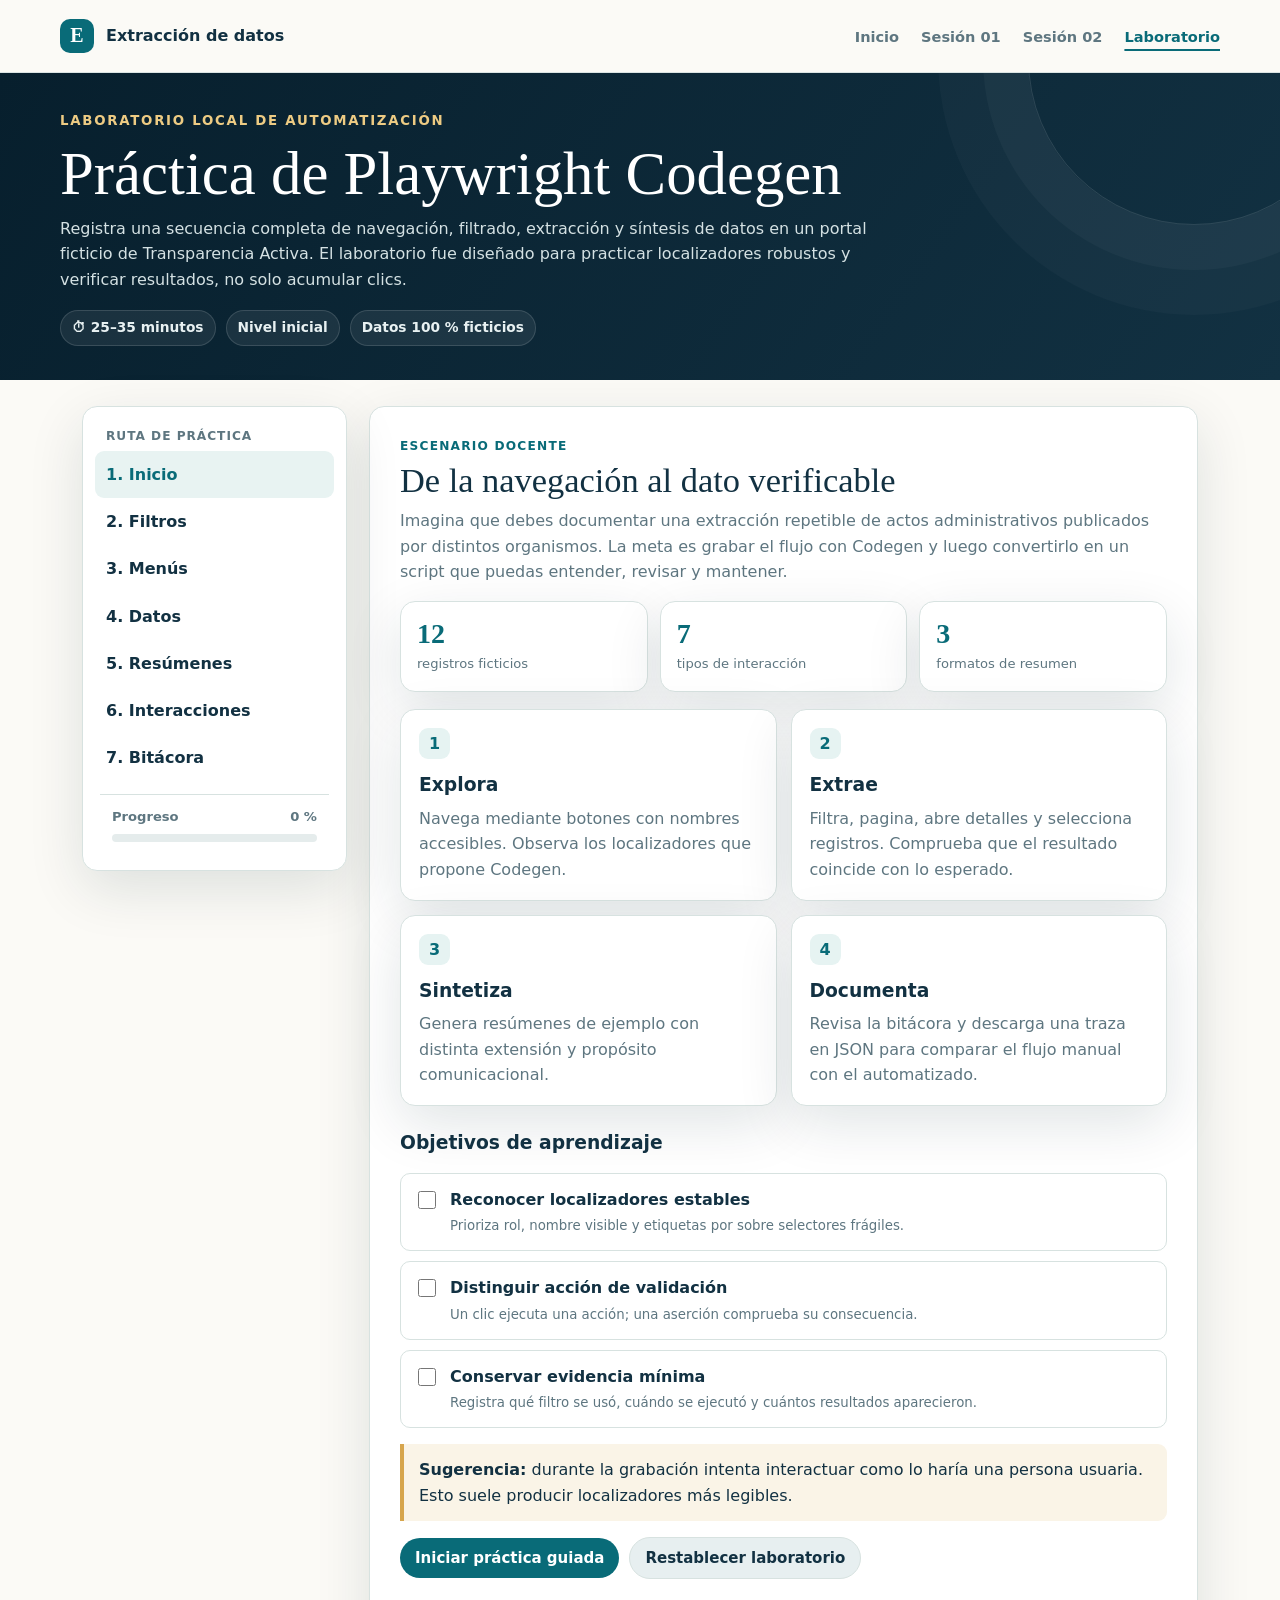
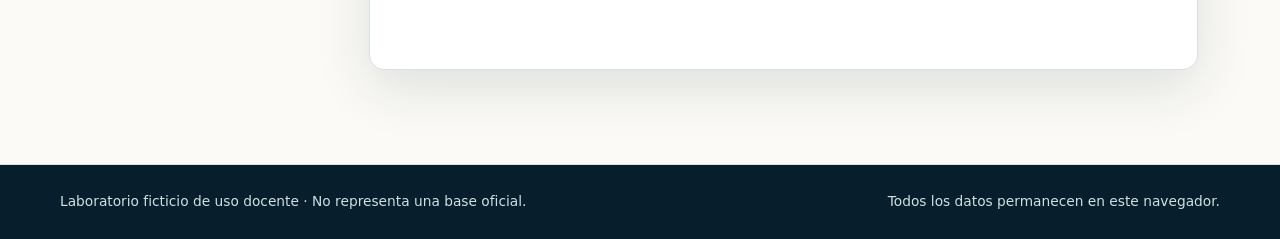
==== commit fbfcbee1: "segunda sesion" ====
--- a/practica/codegen-lab.html
+++ b/practica/codegen-lab.html
@@ -13,7 +13,7 @@
 <header class="site-header"><div class="container header-inner">
   <a class="brand" href="../index.html"><span class="brand-mark">E</span><span>Extracción de datos</span></a>
   <button class="menu-button" type="button" aria-expanded="false" aria-controls="main-nav" aria-label="Abrir menú">Menú</button>
-  <nav class="main-nav" id="main-nav" aria-label="Navegación principal"><a href="../index.html">Inicio</a><a href="../sesiones/sesion-01/sesion-01.html">Sesión 01</a><a href="codegen-lab.html" aria-current="page">Laboratorio</a></nav>
+  <nav class="main-nav" id="main-nav" aria-label="Navegación principal"><a href="../index.html">Inicio</a><a href="../sesiones/sesion-01/sesion-01.html">Sesión 01</a><a href="../sesiones/sesion-02.html">Sesión 02</a><a href="codegen-lab.html" aria-current="page">Laboratorio</a></nav>
 </div></header>
 <header class="top">
   <small>Laboratorio local de automatización</small>
